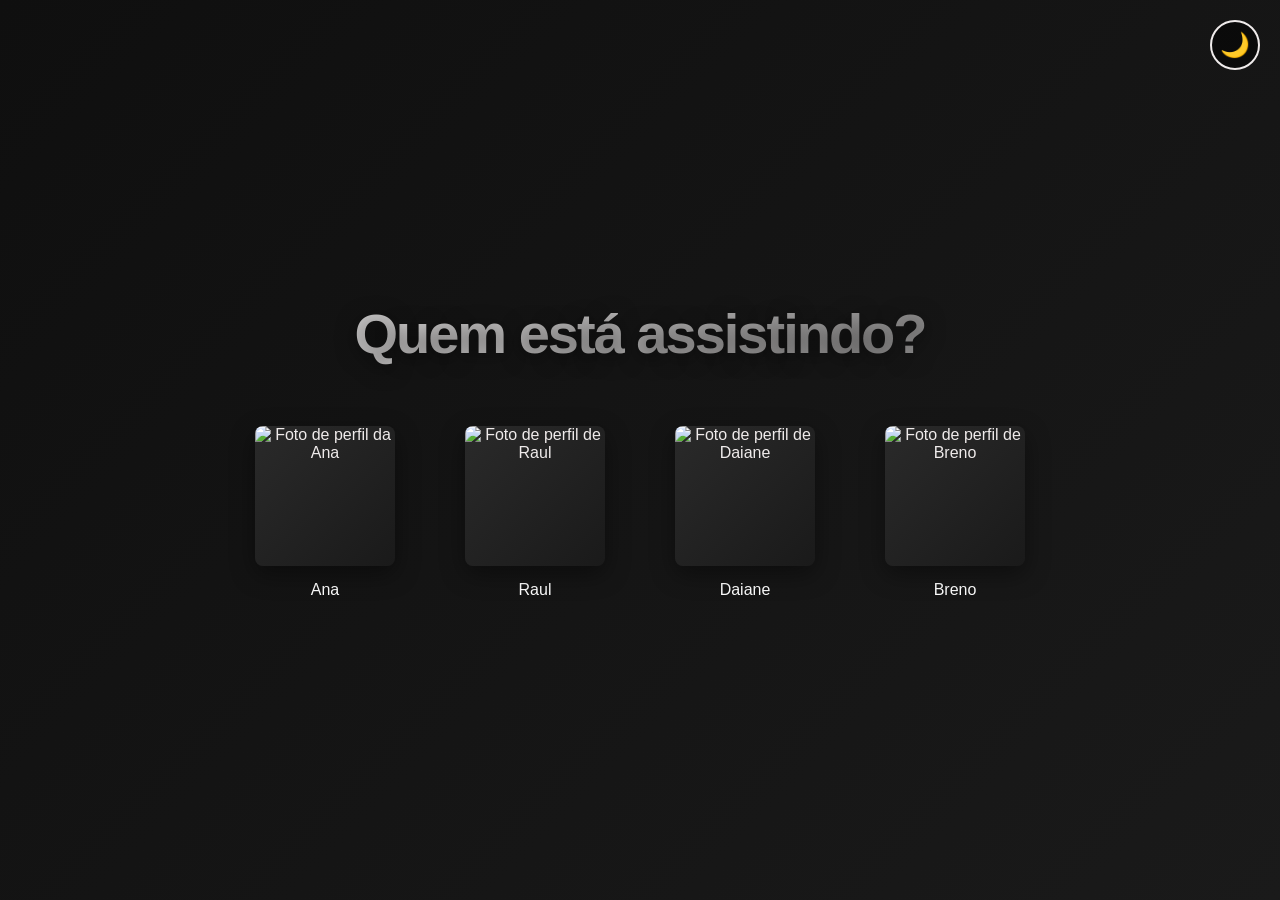
==== index.html @ 3d3c12de "Add files via upload" ====
<!DOCTYPE html>
<html lang="pt-br">

<head>
    <meta charset="UTF-8">
    <meta name="viewport" content="width=device-width, initial-scale=1.0">
    <title>Netflix</title>
    <link rel="stylesheet" href="style.css">
</head>

<body>
    <main>
        <button id="theme-toggle" class="theme-toggle" aria-label="Alternar tema">
            <span class="theme-icon">🌙</span>
        </button>
        <h1>Quem está assistindo?</h1>
        <section class="profiles">
            <ul class="profile-group">

                <li class="profile">
                    <a href="netflix-plataform-main/catalogo/catalogo.html">
                        <figure>
                            <img src="/imersão Alura/img/perfil netflix1- Imgur.png" alt="Foto de perfil da Ana">
                        </figure>
                        <figcaption>Ana</figcaption>
                    </a>
                </li>
                <li class="profile">
                    <a href="netflix-plataform-main/catalogo/catalogo.html">
                        <figure>
                            <img src="/imersão Alura/img/perfil netflix2- Imgur.png" alt="Foto de perfil de Raul">
                        </figure>
                        <figcaption>Raul</figcaption>
                    </a>
                </li>
                <li class="profile">
                    <a href="netflix-plataform-main/catalogo/catalogo.html">
                        <figure>
                            <img src="/imersão Alura/img/perfil netflix3 - Imgur.png" alt="Foto de perfil de Daiane">
                        </figure>
                        <figcaption>Daiane</figcaption>
                    </a>
                </li>
                <li class="profile">
                    <a href="netflix-plataform-main/catalogo/catalogo.html">
                        <figure>
                            <img src="/imersão Alura/img/perfil netflix4 - Imgur.png" alt="Foto de perfil de Breno">
                        </figure>
                        <figcaption>Breno</figcaption>
                    </a>
                </li>

            </ul>
        </section>
    </main>
    <script src="script.js"></script>
</body>

</html>
---- style.css ----
/* Reset CSS - Remove margens e paddings padrão de todos os elementos */
* {
  margin: 0;
  padding: 0;
  box-sizing: border-box; /* Inclui padding e border na largura/altura total */
}

/* Variáveis CSS para os temas */
:root {
  /* Dark Mode (padrão) */
  --bg-gradient-start: #0f0f0f;
  --bg-gradient-end: #1a1a1a;
  --text-color: #efebeb;
  --profile-shadow: rgba(0, 0, 0, 0.4);
  --profile-bg: linear-gradient(135deg, #2a2a2a 0%, #1a1a1a 100%);
  --text-shadow: rgba(0, 0, 0, 0.5);
  --caption-color: #fff;
  
}

/* Light Mode */
body.light-mode {
  --bg-gradient-start: #f5f5f5;
  --bg-gradient-end: #ffffff;
  --text-color: #333;
  --profile-shadow: rgba(0, 0, 0, 0.1);
  --profile-bg: linear-gradient(135deg, #e0e0e0 0%, #f0f0f0 100%);
  --text-shadow: rgba(0, 0, 0, 0.1);
  --caption-color: #333;
 
}

/* Estilos do corpo da página */
body {
  /* Fundo com gradiente usando variáveis CSS */
  background: linear-gradient(135deg, var(--bg-gradient-start) 0%, var(--bg-gradient-end) 100%);
  color: var(--text-color); /* Texto usando variável */
  /* Fonte moderna que funciona em diferentes sistemas */
  font-family:
    -apple-system, BlinkMacSystemFont, "Segoe UI", Roboto, "Helvetica Neue",
    Arial, sans-serif;
  min-height: 100vh; /* Altura mínima da tela inteira */
  display: flex; /* Layout flexbox */
  align-items: center; /* Centraliza verticalmente */
  justify-content: center; /* Centraliza horizontalmente */
  padding: 20px; /* Espaçamento interno */
  /* Transição suave para mudança de tema */
  transition: background 0.3s ease, color 0.3s ease;
}

/* Container principal */
main {
  width: 100%; /* Largura total */
  text-align: center; /* Texto centralizado */
  /* Animação de entrada suave */
  animation: fadeIn 0.8s ease-in;
  position: relative; /* Para posicionar o botão de tema */
}

/* Botão de alternância de tema */
.theme-toggle {
  position: fixed; /* Fixo no viewport */
  top: 20px;
  right: 20px;
  background: rgba(0, 0, 0, 0.5);
  border: 2px solid var(--text-color);
  border-radius: 50%;
  width: 50px;
  height: 50px;
  cursor: pointer;
  display: flex;
  align-items: center;
  justify-content: center;
  font-size: 1.5rem;
  transition: all 0.3s ease;
  z-index: 1000; /* Garante que fique acima de outros elementos */
}

body.light-mode .theme-toggle {
  background: rgba(255, 255, 255, 0.8);
  border-color: var(--text-color);
}

.theme-toggle:hover {
  transform: scale(1.1);
  background: var(--hover-line-color);
  border-color: var(--hover-line-color);
}

.theme-icon {
  transition: transform 0.3s ease;
}

/* Animação de fade in (aparecer gradualmente) */
@keyframes fadeIn {
  from {
    opacity: 0; /* Começa invisível */
  }
  to {
    opacity: 1; /* Termina totalmente visível */
  }
}

/* Título principal */
h1 {
  font-size: 3.5rem; /* Tamanho grande */
  font-weight: 700; /* Negrito */
  margin-bottom: 60px; /* Espaço abaixo */
  letter-spacing: -2px; /* Espaçamento entre letras reduzido */
  /* Sombra para profundidade usando variável */
  text-shadow: 0 4px 20px var(--text-shadow);
  /* Gradiente de texto em tons de cinza */
  background: linear-gradient(135deg, #f8f6f6 0%, #666565 100%);
  -webkit-background-clip: text; /* Aplica gradiente ao texto */
  -webkit-text-fill-color: transparent; /* Remove cor do texto */
  background-clip: text; /* Compatibilidade */
}

/* Título no light mode - cor sólida preta */
body.light-mode h1 {
  background: none; /* Remove o gradiente */
  -webkit-background-clip: initial; /* Remove o clip */
  -webkit-text-fill-color: initial; /* Remove o fill transparente */
  background-clip: initial; /* Remove o clip */
  color: #000000; /* Preto sólido */
}

/* Container externo dos perfis */
.profiles {
    width:  100%; /* Ocupa toda a largura disponível */
    display: flex;
    justify-content: center;
    align-items: center;
}

/* Lista semântica que mantém os perfis em linha */
.profile-group {
    display: flex;
    justify-content: center;
    align-items: center;
    gap: 70px; /* Gap aumentado entre os perfis */
    flex-wrap: nowrap; /* Força os perfis ficar em uma linha no desktop */
    list-style: none;
    padding: 0;
    margin: 0 auto;
    max-width: 960px;
}



/* Estilo individual de cada perfil */
.profile {
  list-style: none; /* Remove marcador de lista */
  cursor: pointer; /* Cursor de mão ao passar o mouse */
  position: relative; /* Para posicionar elementos filhos */
  flex: 0 0 auto; /* Não cresce, não encolhe, tamanho automático */
  width: 140px; /* Tamanho parecido ao Netflix */
}

/* ====================== ESTILO DO LINK DO PERFIL =================== */
/* Link que envolve a figura e caption */
.profile a {
  /* Faz o link ocupar todo o espaço do container pai */
  display: flex;
  flex-direction: column;
  align-items: center;
  /* Remove sublinhado do link */
  text-decoration: none;
  /* Herda a cor do texto do perfil */
  color: inherit;
  /* Permite que o link cubra toda a área clicável */
  cursor: inherit;
}

/* Garante que as interações de hover funcionem no link também */
.profile a:hover {
  color: inherit;
  text-decoration: none;
}


/* Container da imagem do perfil */
.profile figure {
  position: relative; /* Para posicionar elementos filhos */
  margin: 0; /* Remove margem padrão */
  border-radius: 8px; /* Cantos arredondados */
  overflow: hidden; /* Corta conteúdo que ultrapassa */
  /* Sombra para efeito de profundidade usando variável */
  box-shadow: 0 8px 24px var(--profile-shadow);
  aspect-ratio: 1; /* Mantém proporção quadrada */
  /* Fundo gradiente como fallback usando variável */
  background: var(--profile-bg);
  /* Transição suave para o efeito hover */
  transition: transform 0.3s cubic-bezier(0.25, 0.46, 0.45, 0.94);
}

/* Efeito hover: só a imagem aumenta */
.profile:hover figure {
  transform: scale(1.15); /* Aumenta 15% no hover */
}

/* Estilo da imagem do perfil */
.profile img {
  width: 100%; /* Largura total do container */
  height: 100%; /* Altura total do container */
  object-fit: cover; /* Cobre todo o espaço mantendo proporção */
  display: block; /* Remove espaço extra abaixo da imagem */
  /* Transição suave para o filtro */
  transition: filter 0.3s ease;
}

/* Efeito hover na imagem: escurece levemente */
.profile:hover img {
  filter: brightness(0.8); /* Reduz brilho para 80% */
}

/* Nome do perfil (sempre visível abaixo da imagem) */
.profile figcaption {
  margin-top: 15px; /* Espaço acima do nome */
  font-size: 1rem; /* Tamanho da fonte */
  font-weight: 500; /* Peso médio */
  text-align: center; /* Centralizado */
  color: var(--caption-color); /* Cor usando variável */
}

/* Efeito de brilho ao passar o mouse (pseudo-elemento ::after) */
.profile::after {
  content: ""; /* Elemento vazio */
  position: absolute; /* Posicionamento absoluto */
  top: 0; /* No topo */
  left: 0; /* Na esquerda */
  width: 100%; /* Largura total */
  height: 100%; /* Altura total */
  opacity: 0; /* Invisível por padrão */
  /* Transição suave */
  transition: opacity 0.3s ease;
  border-radius: 8px; /* Cantos arredondados */
  pointer-events: none; /* Não interfere com cliques */
}

/* Mostra o brilho no hover */
.profile:hover::after {
  opacity: 1; /* Torna visível */
}

/* Media queries para responsividade */

/* Tablets e dispositivos médios */
@media (max-width: 1024px) {
  h1 {
    font-size: 2.6rem;
    margin-bottom: 42px;
  }

  .profile-group {
    gap: 30px;
    flex-wrap: wrap; /* Permite quebra para tablet */
    justify-content: center;
  }

  .profile {
    width: calc(50% - 15px); /* 2 perfis por linha */
    min-width: 120px;
  }
}

/* Dispositivos pequenos (smartphones grandes e médios) */
@media (max-width: 768px) {
  h1 {
    font-size: 2.2rem;
    margin-bottom: 35px;
  }

  .profile-group {
    gap: 20px;
    justify-content: center;
    flex-wrap: wrap;
  }

  .profile {
    width: calc(50% - 10px); /* 2 perfis por linha */
    min-width: 100px;
  }
}

/* Celulares muito pequenos */
@media (max-width: 480px) {
  h1 {
    font-size: 1.6rem;
    margin-bottom: 28px;
  }

  .profile-group {
    gap: 10px;
    flex-wrap: wrap;
  }

  .profile {
    width: calc(50% - 5px); /* 2 perfis por linha */
    min-width: 80px;
  }

  .profile figcaption {
    font-size: 0.85rem;
    padding: 8px;
  }
}

/* Efeito Netflix adicional - linha colorida no hover (pseudo-elemento ::before) */
.profile::before {
  content: ""; /* Elemento vazio */
  position: absolute; /* Posicionamento absoluto */
  bottom: 0; /* Na parte inferior */
  left: 0; /* Na esquerda */
  right: 0; /* Até a direita */
  height: 4px; /* Altura da linha */
  opacity: 0; /* Invisível por padrão */
  /* Transição suave */
  transition: opacity 0.3s ease;
  z-index: 1; /* Fica acima de outros elementos */
  background: var(--hover-line-color); /* Cor usando variável */
}

/* Mostra a linha vermelha no hover */
.profile:hover::before {
  opacity: 1; /* Torna visível */
}
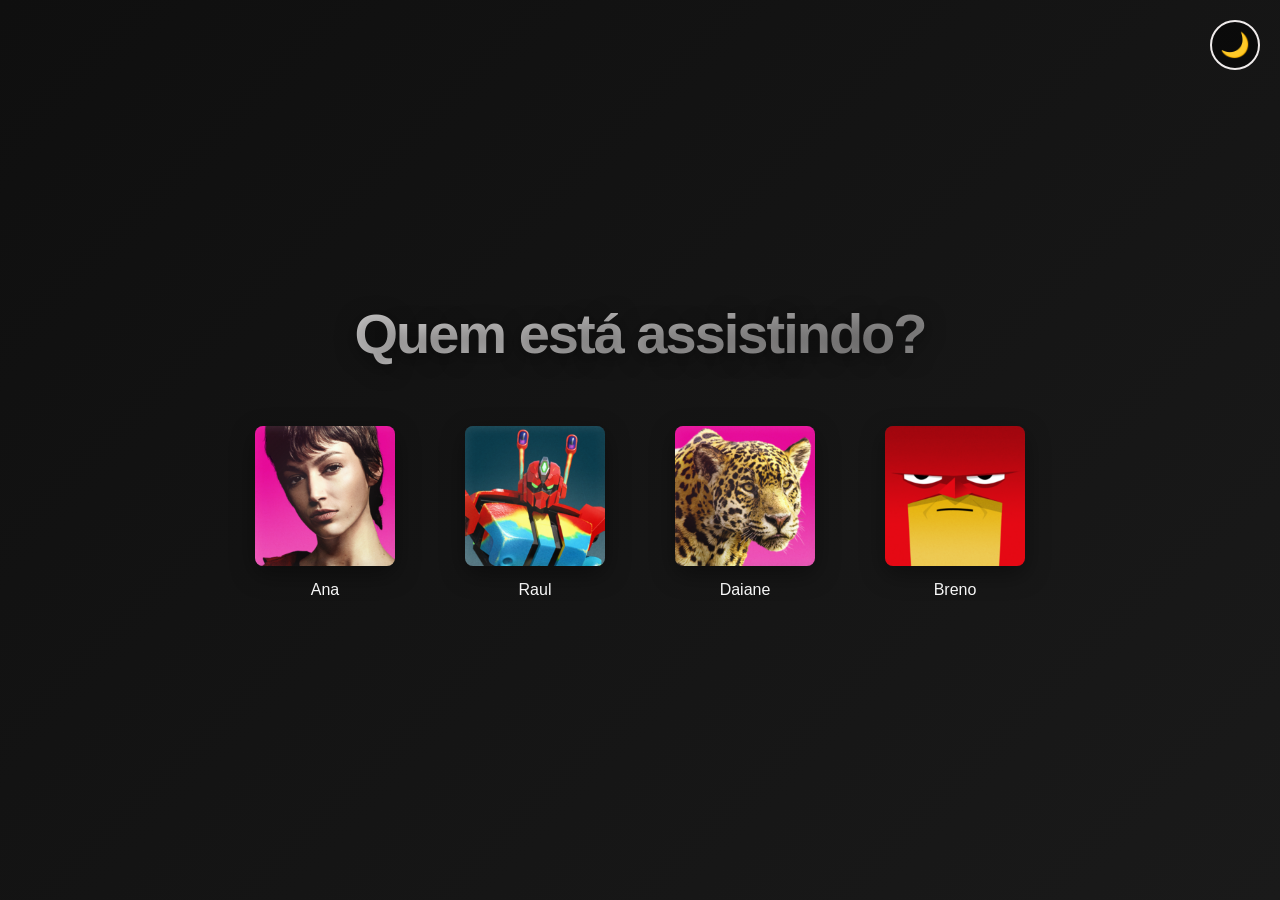
==== commit b45e7c92: "Update index.html" ====
--- a/index.html
+++ b/index.html
@@ -18,33 +18,33 @@
             <ul class="profile-group">
 
                 <li class="profile">
-                    <a href="netflix-plataform-main/catalogo/catalogo.html">
+                    <a href="./catalogo.html">
                         <figure>
-                            <img src="/imersão Alura/img/perfil netflix1- Imgur.png" alt="Foto de perfil da Ana">
+                            <img src="./assets/perfil netflix1- Imgur.png" alt="Foto de perfil da Ana">
                         </figure>
                         <figcaption>Ana</figcaption>
                     </a>
                 </li>
                 <li class="profile">
-                    <a href="netflix-plataform-main/catalogo/catalogo.html">
+                    <a href="./catalogo.html">
                         <figure>
-                            <img src="/imersão Alura/img/perfil netflix2- Imgur.png" alt="Foto de perfil de Raul">
+                            <img src="./assets/perfil netflix2- Imgur.png" alt="Foto de perfil de Raul">
                         </figure>
                         <figcaption>Raul</figcaption>
                     </a>
                 </li>
                 <li class="profile">
-                    <a href="netflix-plataform-main/catalogo/catalogo.html">
+                    <a href="./catalogo.html">
                         <figure>
-                            <img src="/imersão Alura/img/perfil netflix3 - Imgur.png" alt="Foto de perfil de Daiane">
+                            <img src="./assets/perfil netflix3 - Imgur.png" alt="Foto de perfil de Daiane">
                         </figure>
                         <figcaption>Daiane</figcaption>
                     </a>
                 </li>
                 <li class="profile">
-                    <a href="netflix-plataform-main/catalogo/catalogo.html">
+                    <a href="./catalogo.html">
                         <figure>
-                            <img src="/imersão Alura/img/perfil netflix4 - Imgur.png" alt="Foto de perfil de Breno">
+                            <img src="./assets/perfil netflix4 - Imgur.png" alt="Foto de perfil de Breno">
                         </figure>
                         <figcaption>Breno</figcaption>
                     </a>
@@ -53,7 +53,7 @@
             </ul>
         </section>
     </main>
-    <script src="script.js"></script>
+    <script src="./js/script.js"></script>
 </body>
 
-</html>+</html>
